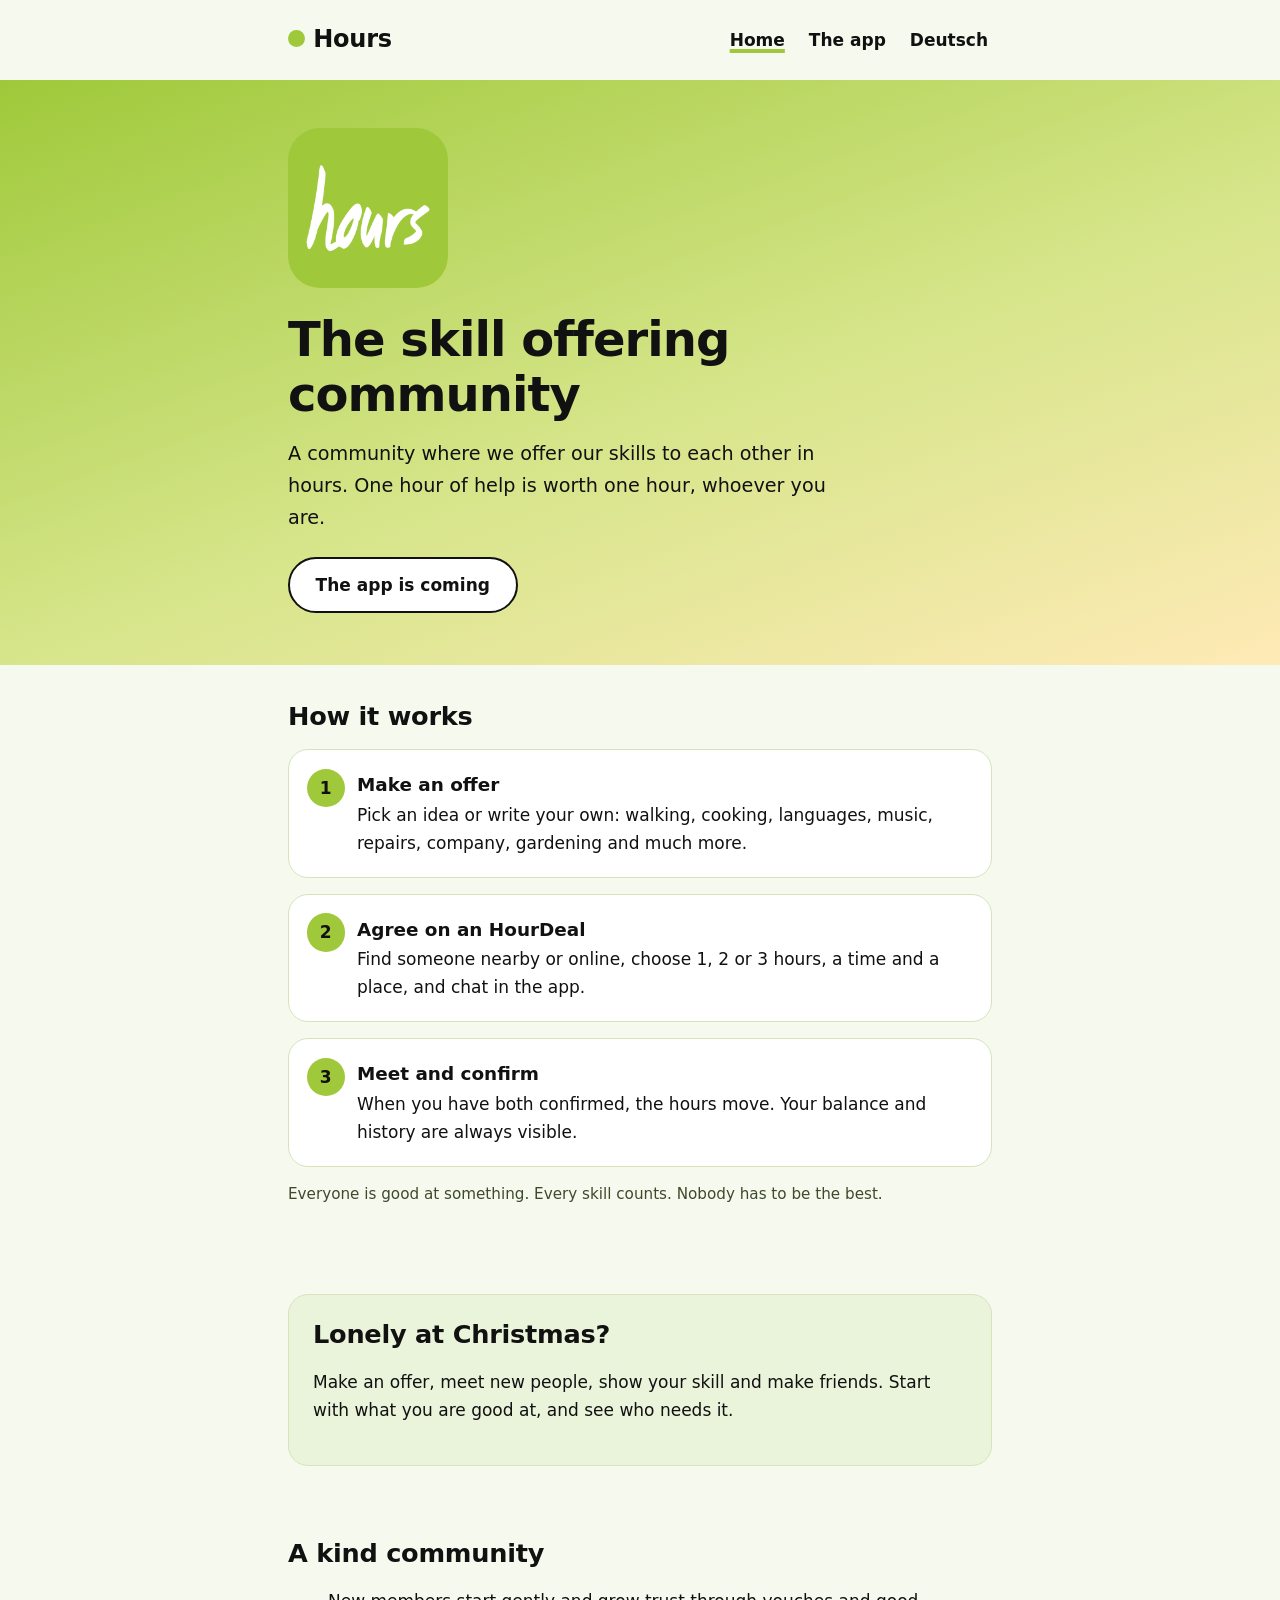
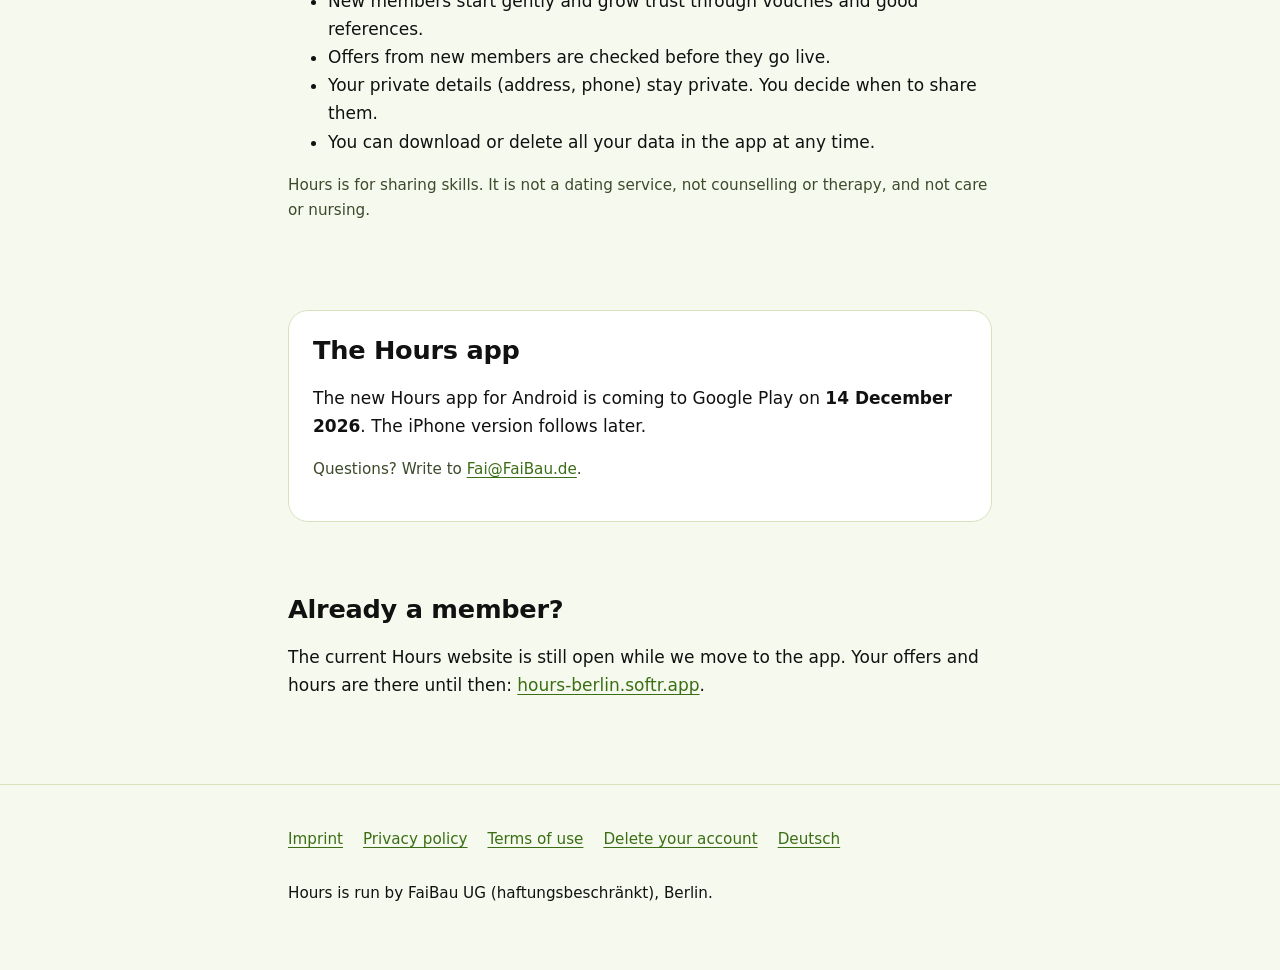
==== index.html @ 03f95333 "Hours website: home, legal pages, account deletion" ====
<!doctype html>
<!--
  Hours home page (hours.berlin). Published on GitHub Pages from the public repo FaiBau/hours-site;
  the source of truth is site/ in FaiBau/hours-app (docs/LANDING_PAGE.md).
-->
<html lang="en">
<head>
<meta charset="utf-8">
<meta name="viewport" content="width=device-width, initial-scale=1">
<title>Hours – the skill offering community</title>
<meta name="description" content="Hours is the skill offering community. Offer what you are good at, meet kind people and share hours together. The app is coming to Google Play on 14 December.">
<link rel="alternate" hreflang="de" href="de/index.html">
<link rel="icon" href="hours-logo.png">
<link rel="stylesheet" href="style.css">
</head>
<body>
<a class="skip" href="#main">Skip to content</a>
<header class="site"><div class="wrap">
  <a class="brand" href="index.html"><span aria-hidden="true"></span>Hours</a>
  <nav aria-label="Main"><ul>
    <li><a href="index.html" aria-current="page">Home</a></li>
    <li><a href="#app">The app</a></li>
    <li><a href="de/index.html" lang="de" hreflang="de">Deutsch</a></li>
  </ul></nav>
</div></header>

<main id="main">
<div class="hero"><div class="wrap">
  <img class="logo" src="hours-logo.png" width="160" height="160" alt="Hours logo: the word hours, handwritten in white on lime green">
  <h1>The skill offering community</h1>
  <p>A community where we offer our skills to each other in hours. One hour of help is worth one hour, whoever you are.</p>
  <a class="btn" href="#app">The app is coming</a>
</div></div>

<section aria-labelledby="how"><div class="wrap">
  <h2 id="how">How it works</h2>
  <ol class="steps">
    <li><strong>Make an offer</strong>Pick an idea or write your own: walking, cooking, languages, music, repairs, company, gardening and much more.</li>
    <li><strong>Agree on an HourDeal</strong>Find someone nearby or online, choose 1, 2 or 3 hours, a time and a place, and chat in the app.</li>
    <li><strong>Meet and confirm</strong>When you have both confirmed, the hours move. Your balance and history are always visible.</li>
  </ol>
  <p class="note">Everyone is good at something. Every skill counts. Nobody has to be the best.</p>
</div></section>

<section aria-labelledby="xmas"><div class="wrap">
  <div class="card soft">
    <h2 id="xmas">Lonely at Christmas?</h2>
    <p>Make an offer, meet new people, show your skill and make friends. Start with what you are good at, and see who needs it.</p>
  </div>
</div></section>

<section aria-labelledby="kind"><div class="wrap">
  <h2 id="kind">A kind community</h2>
  <ul>
    <li>New members start gently and grow trust through vouches and good references.</li>
    <li>Offers from new members are checked before they go live.</li>
    <li>Your private details (address, phone) stay private. You decide when to share them.</li>
    <li>You can download or delete all your data in the app at any time.</li>
  </ul>
  <p class="note">Hours is for sharing skills. It is not a dating service, not counselling or therapy, and not care or nursing.</p>
</div></section>

<section id="app" aria-labelledby="app-h"><div class="wrap">
  <div class="card">
    <h2 id="app-h">The Hours app</h2>
    <p>The new Hours app for Android is coming to Google Play on <strong>14 December 2026</strong>. The iPhone version follows later.</p>
    <p class="note">Questions? Write to <a href="mailto:Fai@FaiBau.de">Fai@FaiBau.de</a>.</p>
  </div>
</div></section>

<section aria-labelledby="old-h"><div class="wrap">
  <h2 id="old-h">Already a member?</h2>
  <p>The current Hours website is still open while we move to the app. Your offers and hours are there until then: <a href="https://hours-berlin.softr.app">hours-berlin.softr.app</a>.</p>
</div></section>
</main>

<footer class="site"><div class="wrap">
  <ul>
    <li><a href="imprint.html">Imprint</a></li>
    <li><a href="privacy.html">Privacy policy</a></li>
    <li><a href="terms.html">Terms of use</a></li>
    <li><a href="delete-account.html">Delete your account</a></li>
    <li><a href="de/index.html" lang="de" hreflang="de">Deutsch</a></li>
  </ul>
  <p>Hours is run by FaiBau UG (haftungsbeschränkt), Berlin.</p>
</div></footer>
</body>
</html>
---- style.css ----
/* Hours landing page: Meadow look. Lime is a fill colour, so text on it is always ink (never white). */
:root {
  --lime: #9fc93a;
  --lime-soft: #e9f4db;
  --lime-wash: #f6faee;
  --peach: #ffeab6;
  --ink: #111111;
  --ink-soft: #3d4a2c;
  --green: #3b6e14;
  --amber-bg: #fae39e;
  --amber-text: #4a3600;
  --card: #ffffff;
  --line: #d6e3bd;
  --radius: 20px;
}
@media (prefers-color-scheme: dark) {
  :root {
    --lime-wash: #162010;
    --lime-soft: #1f2d15;
    --card: #1c2814;
    --ink: #f2f7e8;
    --ink-soft: #c9d6b3;
    --green: #b9e06a;
    --line: #34482a;
  }
}
*, *::before, *::after { box-sizing: border-box; }
html { scroll-behavior: smooth; }
@media (prefers-reduced-motion: reduce) { html { scroll-behavior: auto; } * { transition: none !important; } }
body {
  margin: 0;
  background: var(--lime-wash);
  color: var(--ink);
  font: 1.0625rem/1.65 system-ui, -apple-system, "Segoe UI", Roboto, sans-serif;
}
.skip { position: absolute; left: -999px; top: 0; background: var(--ink); color: var(--lime-wash); padding: .75rem 1rem; z-index: 10; }
.skip:focus { left: 1rem; top: 1rem; }
a { color: var(--green); text-underline-offset: .18em; }
a:focus-visible, button:focus-visible { outline: 3px solid var(--ink); outline-offset: 3px; border-radius: 6px; }
.wrap { max-width: 46rem; margin: 0 auto; padding: 0 16px; }

/* Logo in the hero. */
.hero .logo { display: block; width: 160px; height: 160px; border-radius: 32px; margin: 0 0 1.5rem; }

header.site { padding: 1rem 0; }
header.site .wrap { display: flex; flex-wrap: wrap; align-items: center; justify-content: space-between; gap: .5rem 1.25rem; }
.brand { font-weight: 800; font-size: 1.5rem; color: var(--ink); text-decoration: none; letter-spacing: -.01em; }
.brand span { display: inline-block; width: .7em; height: .7em; border-radius: 50%; background: var(--lime); margin-right: .35em; }
nav ul { list-style: none; margin: 0; padding: 0; display: flex; flex-wrap: wrap; gap: .25rem 1rem; }
nav a { display: inline-block; padding: .6rem .25rem; min-height: 48px; color: var(--ink); text-decoration: none; font-weight: 600; }
nav a:hover, nav a[aria-current="page"] { text-decoration: underline; text-decoration-color: var(--lime); text-decoration-thickness: 4px; }

.hero { background: linear-gradient(160deg, var(--lime) 0%, #d6e58a 55%, var(--peach) 100%); color: #111; padding: 3rem 0 3.25rem; }
.hero h1 { font-size: clamp(2rem, 7vw, 3rem); line-height: 1.15; margin: 0 0 1rem; letter-spacing: -.02em; }
.hero p { font-size: 1.2rem; margin: 0 0 1.5rem; max-width: 36rem; }
.hero a { color: #111; }

main section { padding: 2.25rem 0; }
h2 { font-size: 1.6rem; line-height: 1.25; margin: 0 0 1rem; letter-spacing: -.01em; }
h3 { font-size: 1.2rem; margin: 1.5rem 0 .5rem; }
.lead { color: var(--ink-soft); }

.btn { display: inline-flex; align-items: center; justify-content: center; min-height: 52px; padding: .75rem 1.6rem; border-radius: 999px; background: var(--lime); color: #111; font-weight: 700; text-decoration: none; border: 2px solid #111; }
.btn:hover { background: #b3d95a; }
.btn.placeholder { background: var(--lime-soft); color: #111; border-style: dashed; cursor: not-allowed; }
.hero .btn { background: #fff; }

.steps { list-style: none; margin: 0; padding: 0; display: grid; gap: 1rem; counter-reset: step; }
.steps li { counter-increment: step; background: var(--card); border: 1px solid var(--line); border-radius: var(--radius); padding: 1.25rem 1.25rem 1.25rem 4.25rem; position: relative; }
.steps li::before { content: counter(step); position: absolute; left: 1.1rem; top: 1.15rem; width: 2.4rem; height: 2.4rem; border-radius: 50%; background: var(--lime); color: #111; font-weight: 800; display: grid; place-items: center; }
.steps strong { display: block; font-size: 1.15rem; }

.card { background: var(--card); border: 1px solid var(--line); border-radius: var(--radius); padding: 1.5rem; }
.card.soft { background: var(--lime-soft); }
.note { font-size: .95rem; color: var(--ink-soft); }
.not-list { padding-left: 1.2rem; }

footer.site { margin-top: 2rem; padding: 2rem 0 3rem; border-top: 1px solid var(--line); font-size: .95rem; }
footer.site ul { list-style: none; margin: 0 0 1rem; padding: 0; display: flex; flex-wrap: wrap; gap: 0 1.25rem; }
footer.site a { display: inline-block; padding: .6rem 0; min-height: 48px; }

/* Legal pages */
.legal h1 { font-size: 2rem; margin: 1.5rem 0 .5rem; }
.legal table { border-collapse: collapse; width: 100%; font-size: .95rem; margin: 1rem 0; }
.legal th, .legal td { text-align: left; vertical-align: top; padding: .6rem .7rem; border: 1px solid var(--line); }
.legal th { background: var(--lime-soft); }
.table-scroll { overflow-x: auto; }
.legal dl { display: grid; grid-template-columns: 1fr; gap: .15rem 1rem; }
.legal dt { font-weight: 700; margin-top: .9rem; }
.legal dd { margin: 0; }
@media (min-width: 40rem) { .legal dl { grid-template-columns: 14rem 1fr; } .legal dt { margin-top: 0; } }
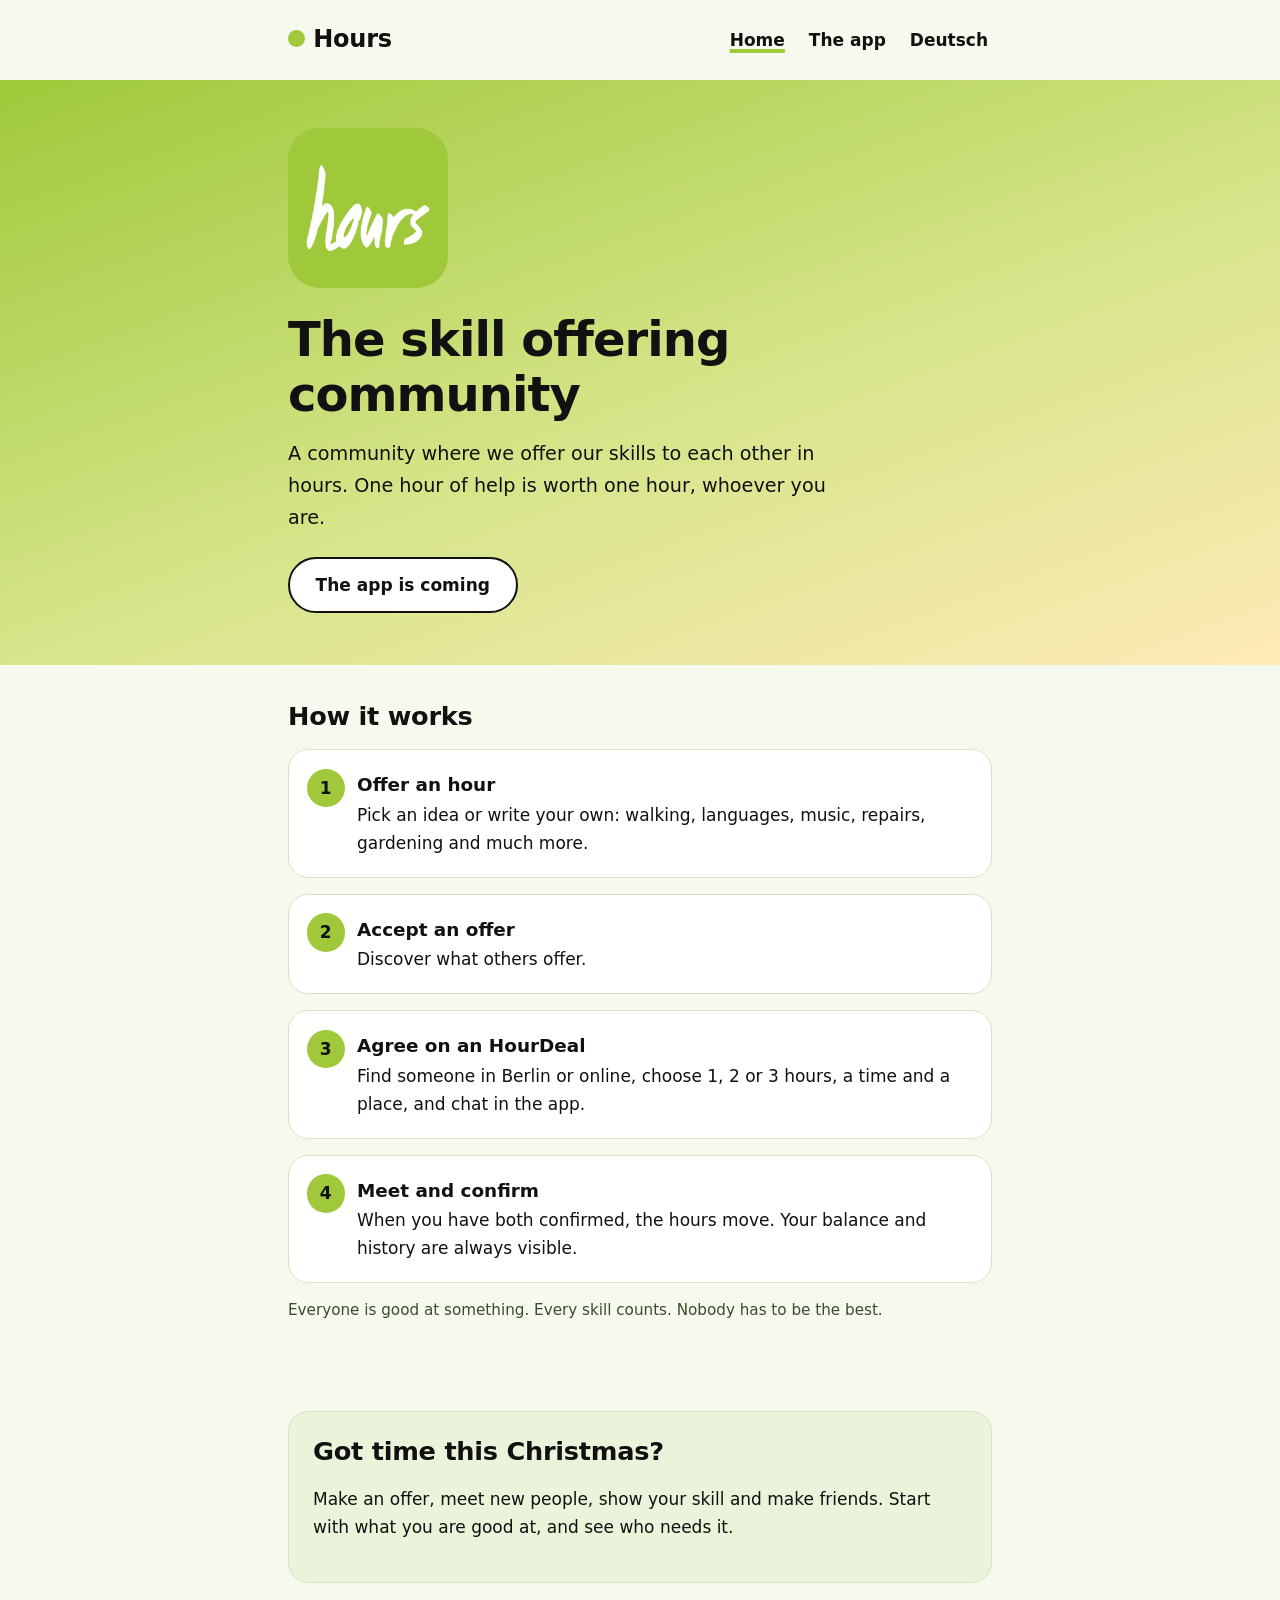
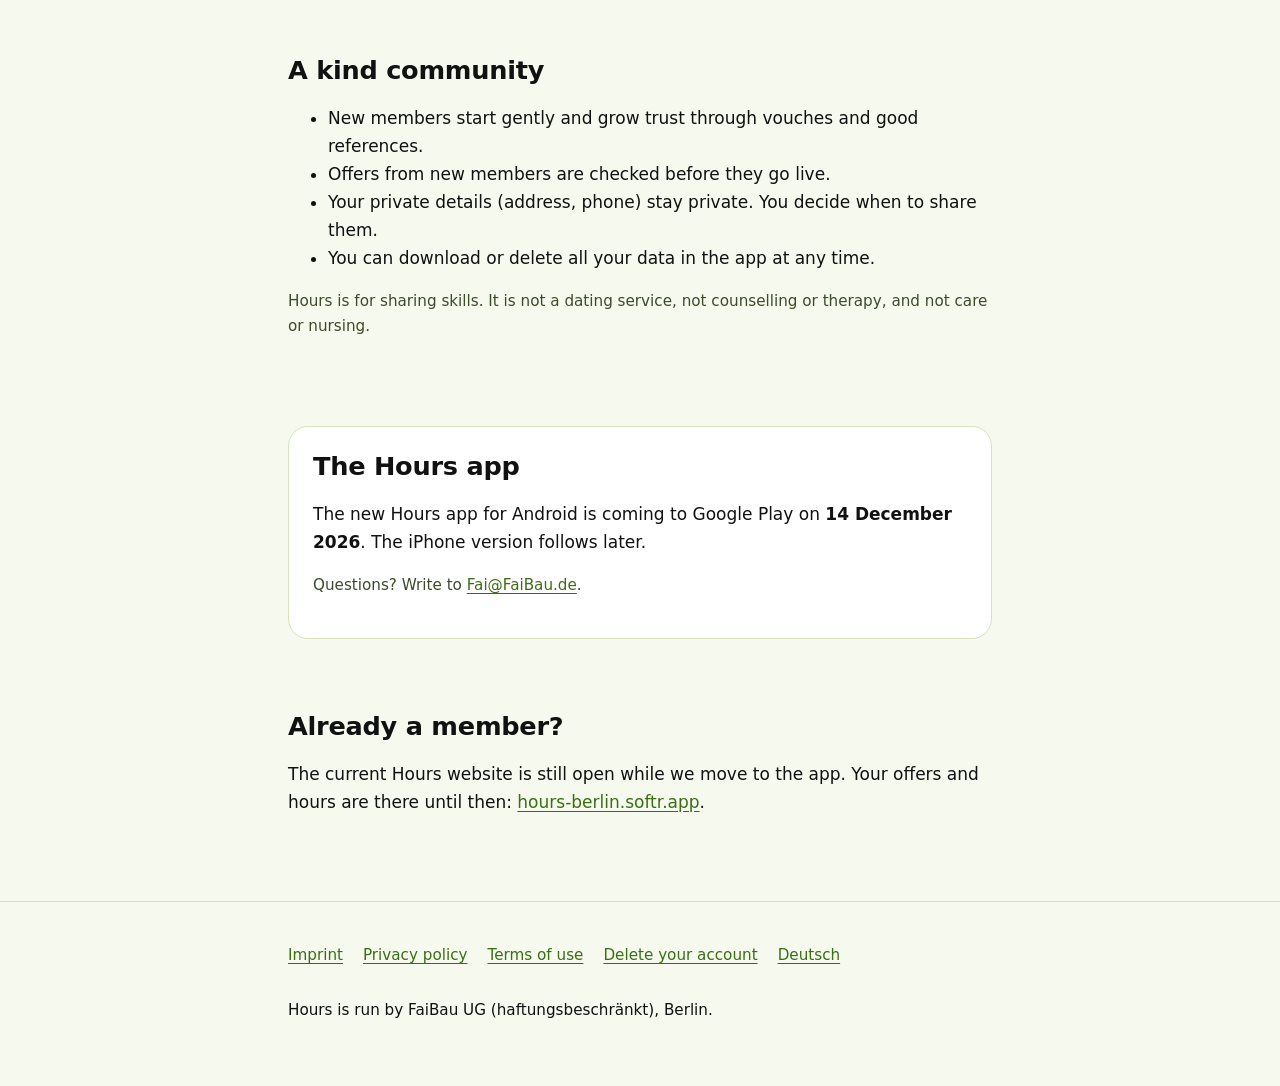
==== commit a7b3af08: "Owner's text review (27 Nov 2026): wording on home, terms, privacy, imprint and delete pages - "Got " ====
--- a/index.html
+++ b/index.html
@@ -35,8 +35,9 @@
 <section aria-labelledby="how"><div class="wrap">
   <h2 id="how">How it works</h2>
   <ol class="steps">
-    <li><strong>Make an offer</strong>Pick an idea or write your own: walking, cooking, languages, music, repairs, company, gardening and much more.</li>
-    <li><strong>Agree on an HourDeal</strong>Find someone nearby or online, choose 1, 2 or 3 hours, a time and a place, and chat in the app.</li>
+    <li><strong>Offer an hour</strong>Pick an idea or write your own: walking, languages, music, repairs, gardening and much more.</li>
+    <li><strong>Accept an offer</strong>Discover what others offer.</li>
+    <li><strong>Agree on an HourDeal</strong>Find someone in Berlin or online, choose 1, 2 or 3 hours, a time and a place, and chat in the app.</li>
     <li><strong>Meet and confirm</strong>When you have both confirmed, the hours move. Your balance and history are always visible.</li>
   </ol>
   <p class="note">Everyone is good at something. Every skill counts. Nobody has to be the best.</p>
@@ -44,7 +45,7 @@
 
 <section aria-labelledby="xmas"><div class="wrap">
   <div class="card soft">
-    <h2 id="xmas">Lonely at Christmas?</h2>
+    <h2 id="xmas">Got time this Christmas?</h2>
     <p>Make an offer, meet new people, show your skill and make friends. Start with what you are good at, and see who needs it.</p>
   </div>
 </div></section>
